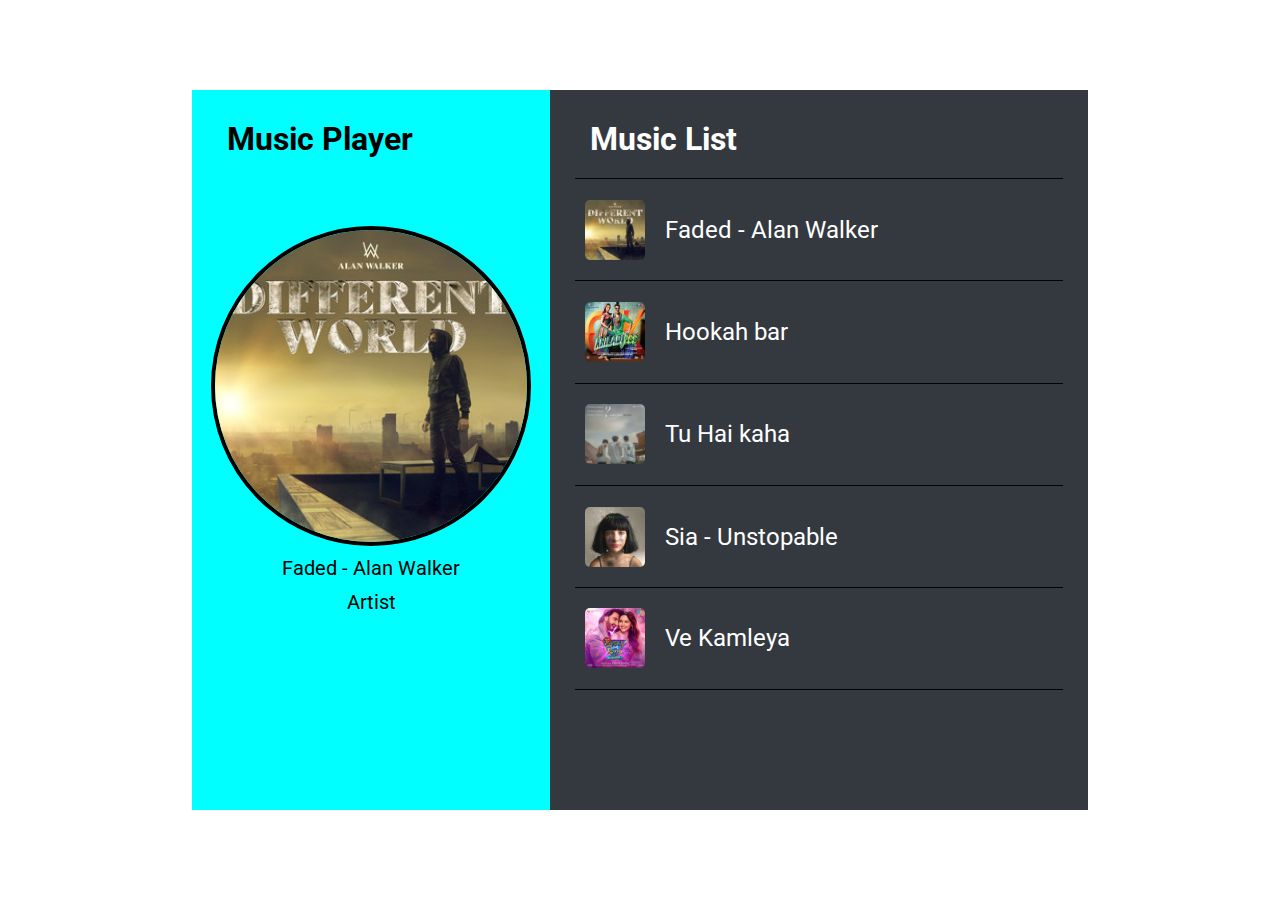
==== index.html @ 288250b8 "first commit" ====
<!DOCTYPE html>
<html lang="en">
<head>
    <meta charset="UTF-8">
    <meta name="viewport" content="width=device-width, initial-scale=1.0">
    <title>Music Player | Arafat Ahmed</title>
    <link rel="stylesheet" href="https://cdnjs.cloudflare.com/ajax/libs/font-awesome/6.5.2/css/all.min.css" integrity="sha512-SnH5WK+bZxgPHs44uWIX+LLJAJ9/2PkPKZ5QiAj6Ta86w+fsb2TkcmfRyVX3pBnMFcV7oQPJkl9QevSCWr3W6A==" crossorigin="anonymous" referrerpolicy="no-referrer" />
    <link rel="stylesheet" href="style.css">
</head>
<body>
    <main>
        <div class="left-side">
            <div class="logo">
                <h1><i class="fa-solid fa-music"></i> Music Player</h1>
                <div class="list">
                    <i class="fa-solid fa-bars"></i>
                </div>
                </div>
            <div class="music-img">
                <img src="./img/faded.jpeg" alt="Music Image" class="hero-img">
                <p class="name">Faded - Alan Walker</p>
                <p class="artist">Artist</p>
            </div>
            
            <div class="controls">
                <button class="backward"><i class="fa-solid fa-backward-step"></i></button>
                <button class="play pause"><i class="fa-solid fa-play"></i></button>
                <button class="forward"><i class="fa-solid fa-forward-step"></i></button>
            </div>
        </div>
        <div class="right-side">
            <h1>Music List</h1>
            <div class="music-list"></div>
        </div>
    </main>
    <script src="script.js"></script>
</body>
</html>
---- style.css ----
@import url('https://fonts.googleapis.com/css2?family=Roboto:ital,wght@0,100;0,300;0,400;0,500;0,700;0,900;1,100;1,300;1,400;1,500;1,700;1,900&display=swap');
* {
    margin: 0;
    padding: 0;
    box-sizing: border-box;
    font-family: "Roboto", sans-serif
}
html,body {
    height: 100%;
    width: 100%;
    display: flex;
    justify-content: center;
    align-items: center;
}
img{
    pointer-events: none;
}
main{
    height: 80%;
    width: 70%;
    display: flex;
    background-color: #33393F;
}
.left-side{
    height: 100%;
    width : 40%;
    background-color: aqua;
    padding: 30px 35px;
    display: flex;
    flex-direction: column;
    justify-content: space-between;
}
.logo{
    width: 100%;
    display: flex;
    justify-content: space-between;
    align-items: center;
}
.list {
    display: none;
}
.list i{
    font-size: 25px;
    cursor: pointer;
}
.music-img{
    width: 100%;
    height: 80%;
    pointer-events: none;
    border-radius: 50%;
    /* object-fit: cover;
    object-position: center; */
    display: flex;
    flex-direction: column;
    justify-content: center;
    align-items: center;
    gap: 10px;
    font-size: 20px;
}
.music-img img{
    width: 320px;
    height: 320px;
    border-radius: 50%;
    border: 4px solid black;
    object-fit: cover;
    object-position: center;
}
.animation{
    animation: spin 7s linear infinite;
}
.music-list{
    height: 100%;
    width: 100%;
}
@keyframes spin {
    100% {
        transform: rotate(360deg);
    }
}
.controls{
    display: flex;
    gap: 25px;
    justify-content: center;
    height: 15%;
    widows: 100%;
    padding: 35px 40px;
    align-items: center;
    font-size: 30px;
}
.controls button{
    border: none;
    height: 35px;
    width: 35px;
    font-size: 30px;
    cursor: pointer;
    background: transparent;
}
.controls button:hover{
    background-color: #33393F;
    color: #fff;
}

.right-side{
    height: 100%;
    width: 60%;
    padding: 30px 25px;
    display: flex;
    flex-direction: column;
    color: #fff;
}
.right-side h1{
    width: 100%;
    padding: 0 15px;
    margin-bottom: 20px;
}
.music-bar{
    width: 100%;
    height: 17%;
    display: flex;
    align-items: center;
    border-top: 1px solid #020202;
    font-size: 24px;
    gap: 10px;
    cursor: pointer;
}
.music-bar:hover{
    background-color: #0c0c0c;
}
.music-bar:nth-last-child(1){
    border-bottom: 1px solid #020202;
}
.music-bar img{
    width: 60px;
    height: 60px;
    margin: 10px;
    border-radius: 5px;
    pointer-events: none;
    object-fit: cover;
    object-position: center;
}
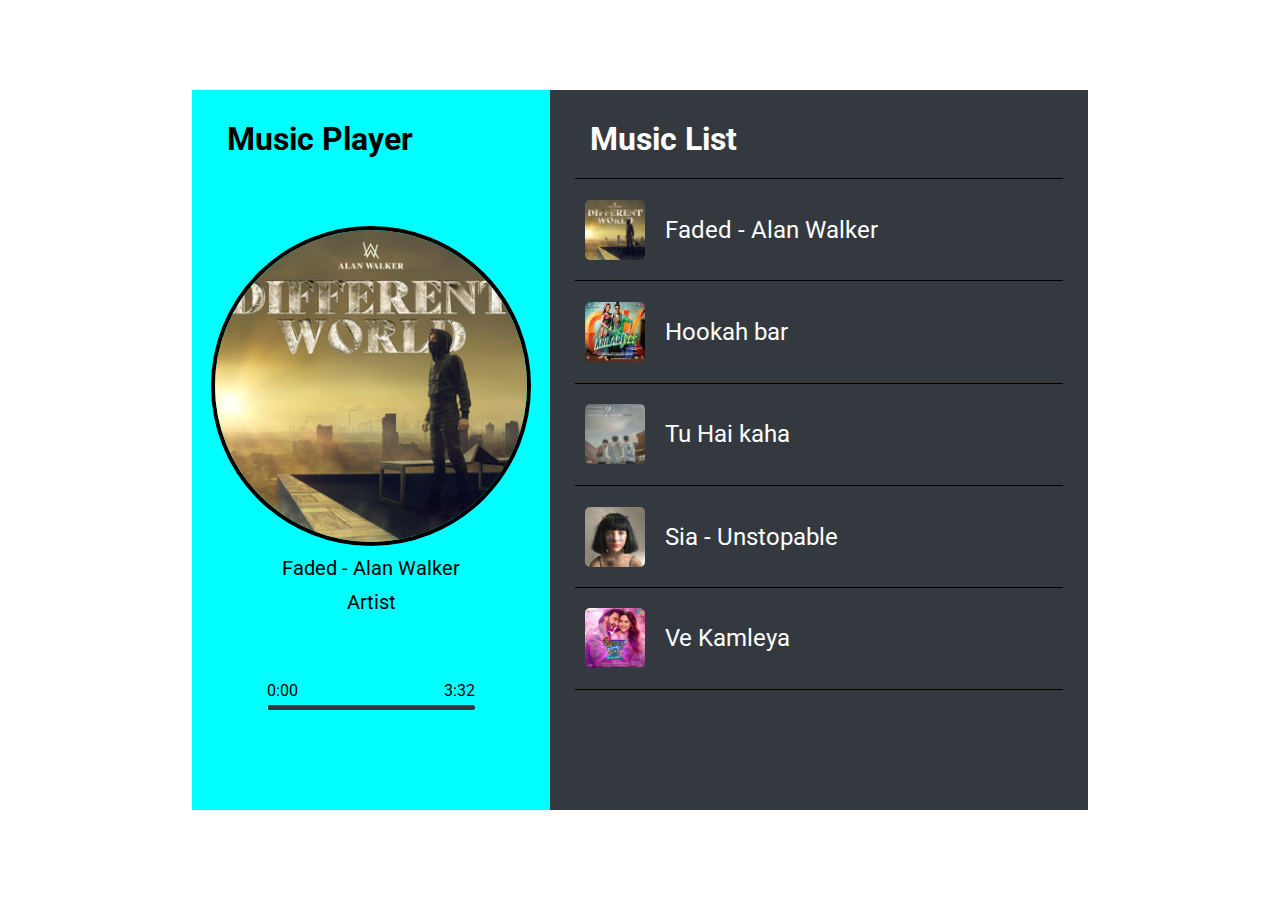
==== commit 9c3aacb8: "done logic" ====
--- a/index.html
+++ b/index.html
@@ -23,9 +23,18 @@
             </div>
             
             <div class="controls">
-                <button class="backward"><i class="fa-solid fa-backward-step"></i></button>
-                <button class="play pause"><i class="fa-solid fa-play"></i></button>
-                <button class="forward"><i class="fa-solid fa-forward-step"></i></button>
+                <div class="control-1">
+                    <div class="time">
+                        <p class="current-time">0:00</p>
+                        <p class="duration">3:32</p>
+                        </div>
+                    <input type="range" class="seek" value="0">
+                </div>
+                <div class="control-2">
+                    <button class="backward"><i class="fa-solid fa-backward-step"></i></button>
+                    <button class="play pause"><i class="fa-solid fa-play"></i></button>
+                    <button class="forward"><i class="fa-solid fa-forward-step"></i></button>
+                </div>
             </div>
         </div>
         <div class="right-side">
--- a/style.css
+++ b/style.css
@@ -45,11 +45,9 @@
 }
 .music-img{
     width: 100%;
-    height: 80%;
+    height: 75%;
     pointer-events: none;
     border-radius: 50%;
-    /* object-fit: cover;
-    object-position: center; */
     display: flex;
     flex-direction: column;
     justify-content: center;
@@ -79,13 +77,13 @@
 }
 .controls{
     display: flex;
-    gap: 25px;
+    /* gap: 25px; */
     justify-content: center;
     height: 15%;
-    widows: 100%;
-    padding: 35px 40px;
+    width: 100%;
+    padding: 0 40px;
     align-items: center;
-    font-size: 30px;
+    flex-direction: column;
 }
 .controls button{
     border: none;
@@ -94,12 +92,48 @@
     font-size: 30px;
     cursor: pointer;
     background: transparent;
+
 }
 .controls button:hover{
     background-color: #33393F;
     color: #fff;
 }
-
+.control-1{
+    width: 100%;
+    height: 60%;
+    display: flex;
+    flex-direction: column;
+    /* justify-content: center; */
+    gap: 5px;
+}
+.seek{
+    width: 100%;
+    -webkit-appearance: none;
+    height: 5px;
+    border-radius: 10px;
+    background: #33393F;
+    outline: none;
+    cursor: pointer;
+    overflow: hidden;
+}
+.seek::-webkit-slider-thumb{
+    -webkit-appearance: none;
+    width: 1px;
+    box-shadow: -400px 0 0 400px white;
+}
+.time{
+    width: 100%;
+    display: flex;
+    align-items: center;
+    justify-content: space-between;
+}
+.control-2 {
+    width: 90%;
+    height: 40%;
+    display: flex;
+    align-items: center;
+    justify-content: space-around;
+}
 .right-side{
     height: 100%;
     width: 60%;
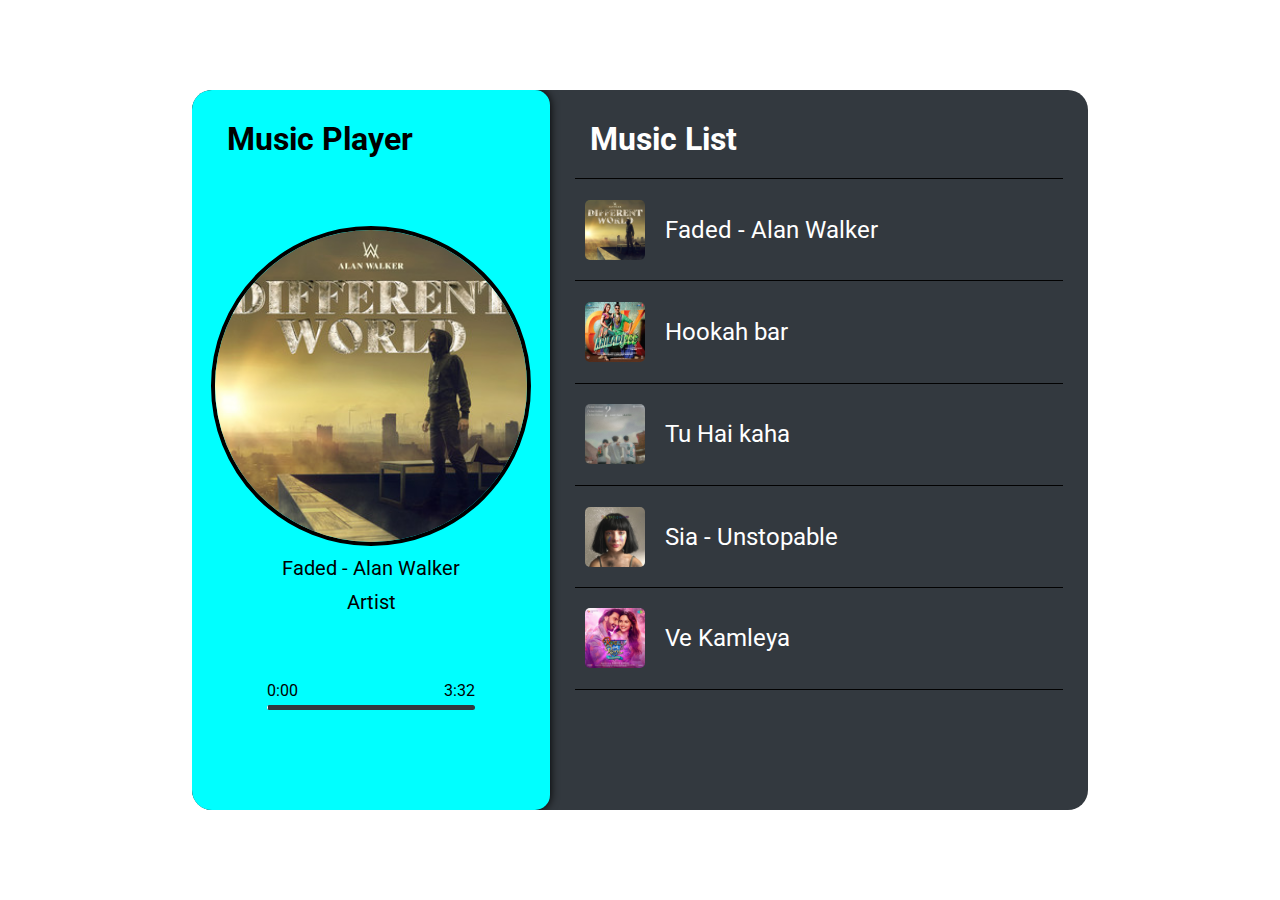
==== commit d48578d2: "responsive" ====
--- a/index.html
+++ b/index.html
@@ -6,6 +6,7 @@
     <title>Music Player | Arafat Ahmed</title>
     <link rel="stylesheet" href="https://cdnjs.cloudflare.com/ajax/libs/font-awesome/6.5.2/css/all.min.css" integrity="sha512-SnH5WK+bZxgPHs44uWIX+LLJAJ9/2PkPKZ5QiAj6Ta86w+fsb2TkcmfRyVX3pBnMFcV7oQPJkl9QevSCWr3W6A==" crossorigin="anonymous" referrerpolicy="no-referrer" />
     <link rel="stylesheet" href="style.css">
+    <link rel="stylesheet" href="responsive.css">
 </head>
 <body>
     <main>
--- a/style.css
+++ b/style.css
@@ -20,6 +20,8 @@
     width: 70%;
     display: flex;
     background-color: #33393F;
+    border-radius: 20px;
+    overflow: hidden;
 }
 .left-side{
     height: 100%;
@@ -29,6 +31,8 @@
     display: flex;
     flex-direction: column;
     justify-content: space-between;
+    border-radius: 15px;
+    box-shadow: 0 0 10px #000000;
 }
 .logo{
     width: 100%;
--- a/responsive.css
+++ b/responsive.css
@@ -0,0 +1,34 @@
+@media (max-width: 700px) {
+    main{
+        flex-direction: column;
+        width: 100%;
+        height: 100%;
+        border: none;
+        border-radius: 0;
+        box-shadow: none;
+    }
+    .logo{
+        width: 100%;
+        justify-content: space-between;
+    }
+    .list{
+        display: block;
+    }
+    .right-side{
+        display: none;
+    }
+    .left-side{
+        width: 100%;
+        border-radius: 0;
+        /* background-color: #33393F; */
+    }
+    .music-img img{
+        border: 5px solid #000;
+    }
+    .controls{
+        padding: 0 10px;
+    }
+    .control-1{
+        width: 100%;
+    }
+}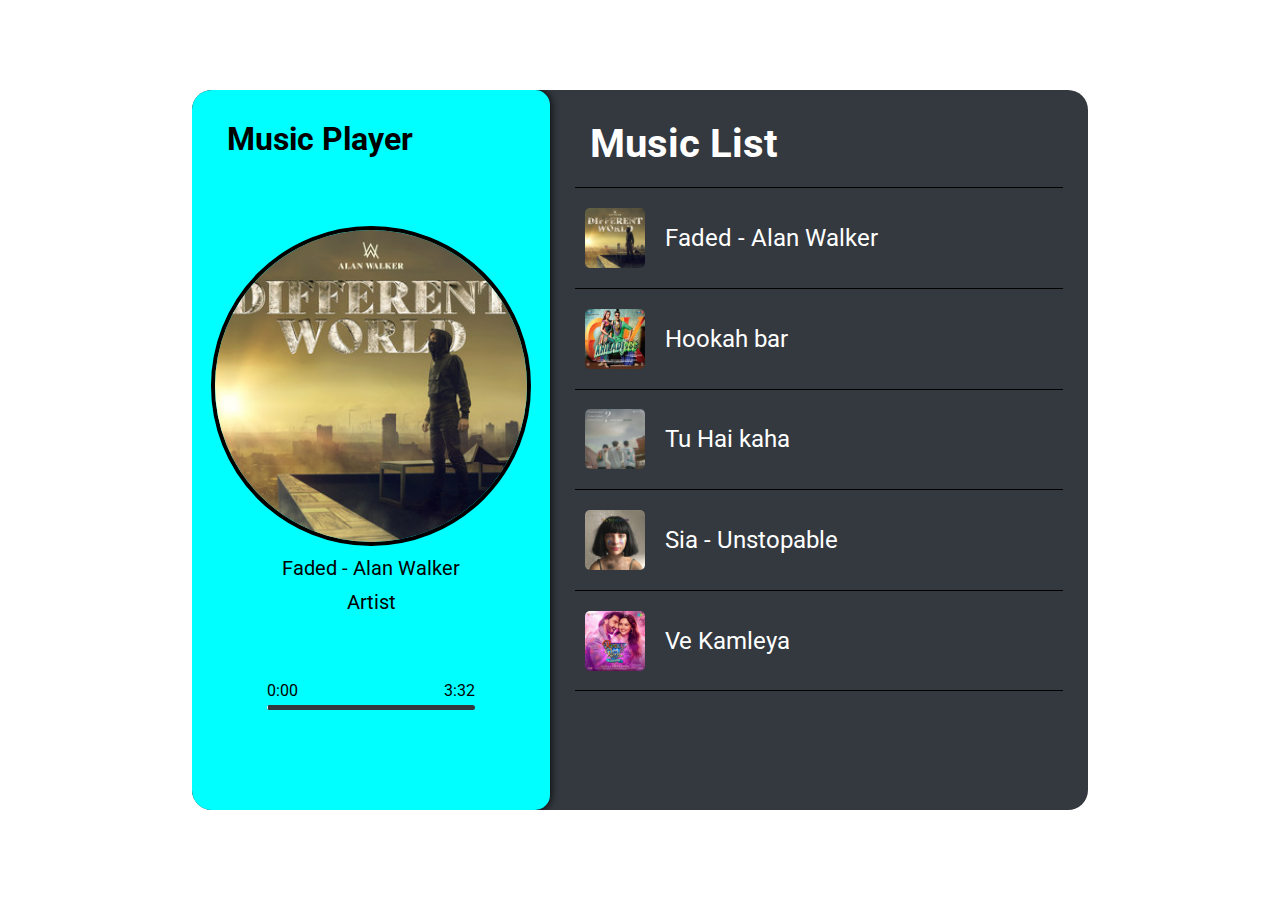
==== commit fe742b15: "responsive done" ====
--- a/index.html
+++ b/index.html
@@ -39,7 +39,10 @@
             </div>
         </div>
         <div class="right-side">
-            <h1>Music List</h1>
+            <div class="header">
+                <h1>Music List</h1>
+                <i class="fa-solid fa-xmark"></i>
+            </div>
             <div class="music-list"></div>
         </div>
     </main>
--- a/style.css
+++ b/style.css
@@ -146,10 +146,24 @@
     flex-direction: column;
     color: #fff;
 }
+.header{
+    font-size: 20px;
+    font-weight: bold;
+    width: 100%;
+    display: flex;
+    justify-content: space-between;
+    align-items: center;
+}
 .right-side h1{
     width: 100%;
     padding: 0 15px;
     margin-bottom: 20px;
+}
+.header i{
+    font-size: 25px;
+    line-height: 10px;
+    display: none;
+    margin-bottom: 5px;
 }
 .music-bar{
     width: 100%;
--- a/responsive.css
+++ b/responsive.css
@@ -16,6 +16,8 @@
     }
     .right-side{
         display: none;
+        width: 100%;
+        height: 100%;
     }
     .left-side{
         width: 100%;
@@ -31,4 +33,12 @@
     .control-1{
         width: 100%;
     }
+    .seek{
+        width: 100%;
+        height: 7px;
+        margin-top: 5px;
+    }
+    .control-1{
+        font-size: 20px;
+    }
 }